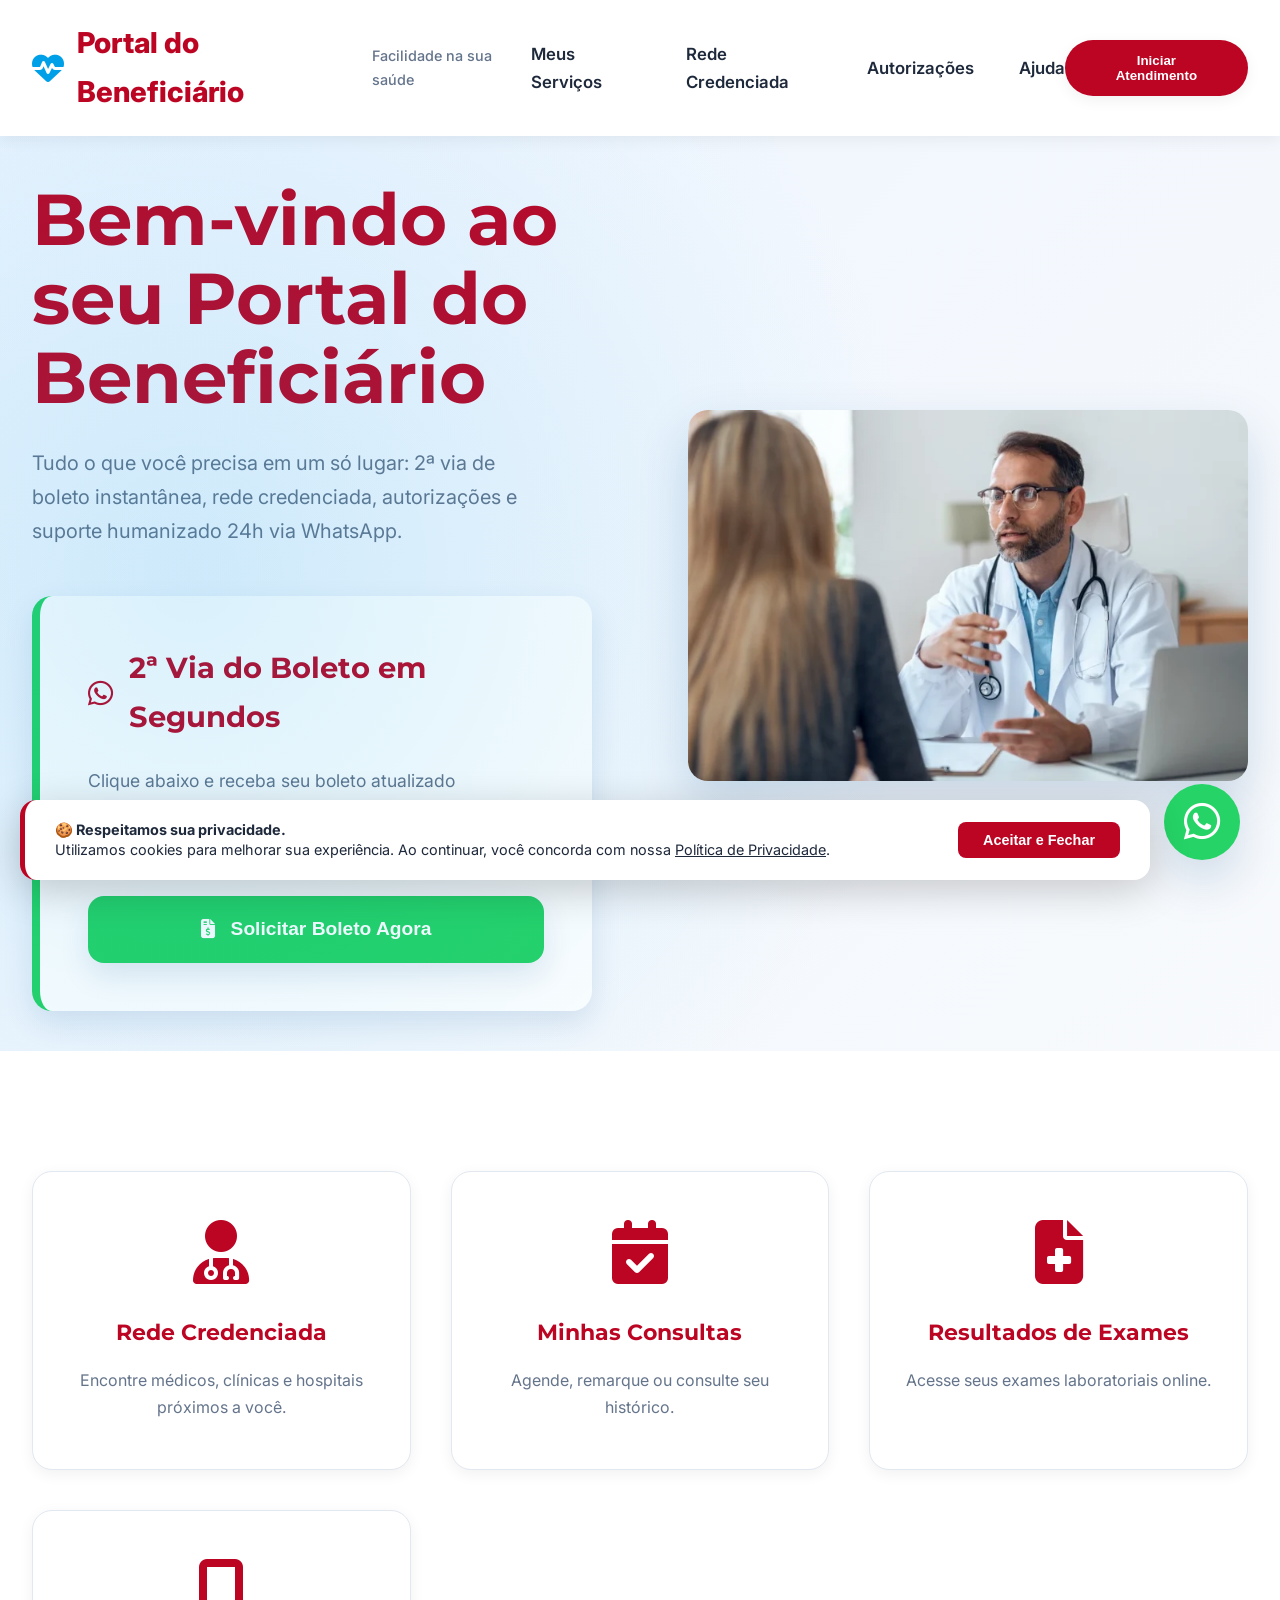
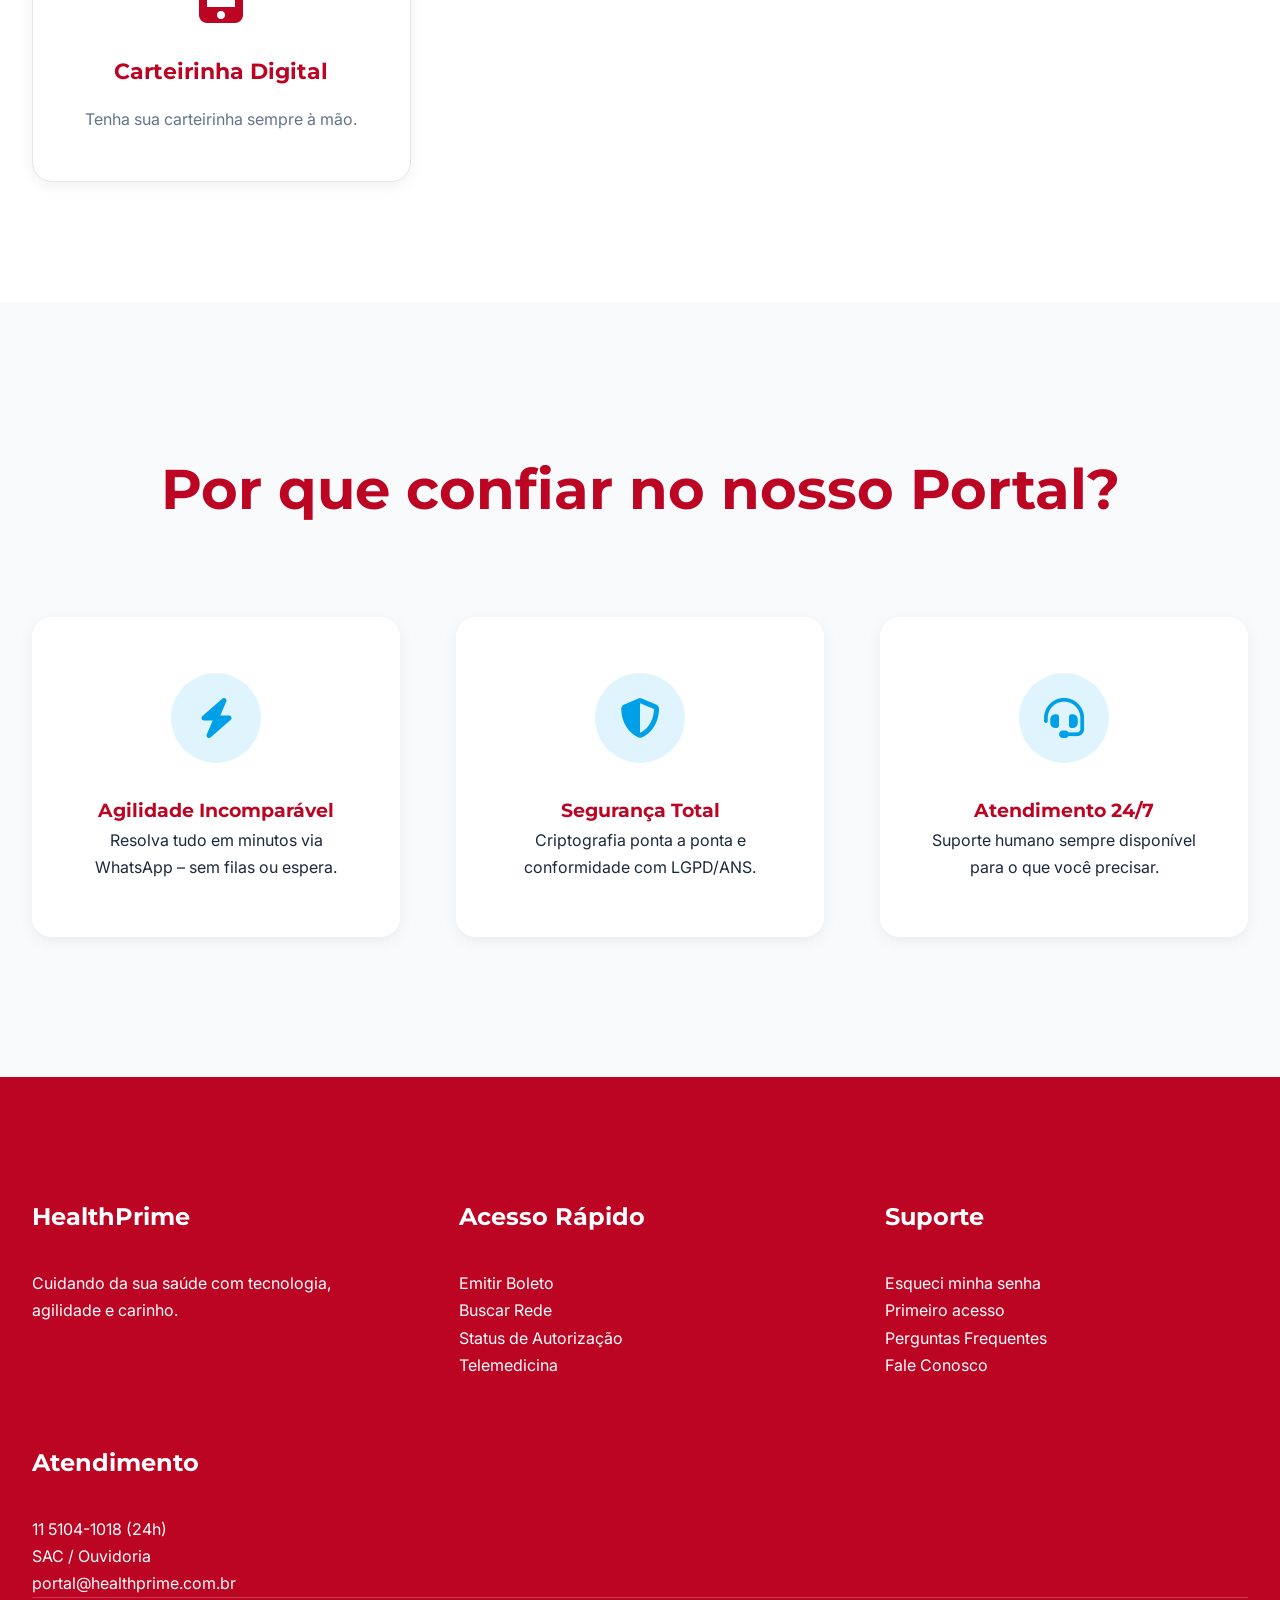
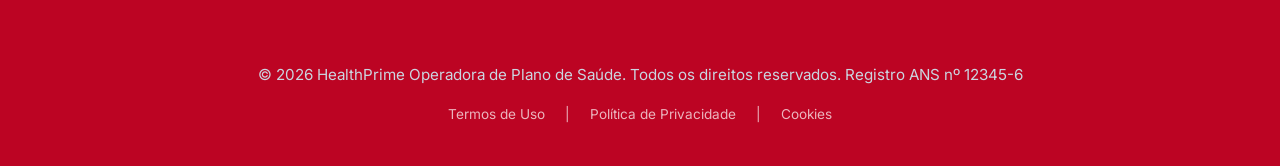
==== index.html @ 0f4c07bf "Update index.html" ====
<!DOCTYPE html>
<html lang="pt-br">
<head>
    <meta charset="UTF-8">
    <meta name="viewport" content="width=device-width, initial-scale=1.0">
    <meta name="description" content="Portal do Beneficiário HealthPrime: Acesse 2ª via de boleto via WhatsApp, rede credenciada e suporte 24h.">
    <meta name="keywords" content="portal beneficiário, boleto whatsapp, saúde, lgpd, termos de uso">
    <meta property="og:title" content="HealthPrime | Portal do Beneficiário">
    <title>HealthPrime | Portal do Beneficiário</title>
    
    <link rel="preconnect" href="https://fonts.googleapis.com">
    <link rel="preconnect" href="https://fonts.gstatic.com" crossorigin>
    <link href="https://fonts.googleapis.com/css2?family=Inter:wght@400;500;600;700&family=Montserrat:wght@500;600;700;800&display=swap" rel="stylesheet">
    <link rel="stylesheet" href="https://cdnjs.cloudflare.com/ajax/libs/font-awesome/6.5.0/css/all.min.css">

    <style>
        :root {
            --primary-blue: #bc0423;
            --primary-light: #0056a3;
            --accent-blue: #00a0e9;
            --text-dark: #1e293b;
            --text-gray: #64748b;
            --bg-light: #f8fafc;
            --white: #ffffff;
            --whatsapp-green: #25D366;
            --whatsapp-dark: #128C7E;
            --shadow-sm: 0 4px 15px rgba(0, 0, 0, 0.06);
            --shadow-md: 0 12px 30px rgba(0, 68, 129, 0.12);
            --shadow-lg: 0 20px 50px rgba(0, 68, 129, 0.18);
            --container-width: 1380px;
            --transition: all 0.4s cubic-bezier(0.4, 0, 0.2, 1);
            --radius: 20px;
        }

        * { margin: 0; padding: 0; box-sizing: border-box; }
        body {
            font-family: 'Inter', sans-serif;
            background: var(--bg-light);
            color: var(--text-dark);
            line-height: 1.7;
            scroll-behavior: smooth;
        }

        h1, h2, h3, h4, h5 {
            font-family: 'Montserrat', sans-serif;
            font-weight: 700;
            color: var(--primary-blue);
        }

        a { text-decoration: none; color: inherit; transition: var(--transition); cursor: pointer; }
        button { cursor: pointer; border: none; }
        ul { list-style: none; }

        /* Header */
        header {
            background: var(--white);
            box-shadow: var(--shadow-sm);
            position: fixed;
            width: 100%;
            top: 0;
            z-index: 1000;
            transition: var(--transition);
        }

        header.scrolled {
            box-shadow: var(--shadow-md);
            backdrop-filter: blur(16px);
            background: rgba(255, 255, 255, 0.95);
        }

        .header-container {
            max-width: var(--container-width);
            margin: 0 auto;
            padding: 1.2rem 2rem;
            display: flex;
            justify-content: space-between;
            align-items: center;
        }

        .logo {
            font-size: 1.8rem;
            font-weight: 800;
            color: var(--primary-blue);
            display: flex;
            align-items: center;
            gap: 0.8rem;
        }

        .logo i { color: var(--accent-blue); font-size: 2rem; }

        .logo span {
            font-size: 0.9rem;
            font-weight: 500;
            color: var(--text-gray);
            display: block;
        }

        .nav-menu { display: flex; gap: 2.8rem; align-items: center; }
        .nav-menu a { font-weight: 600; font-size: 1.05rem; position: relative; }
        .nav-menu a::after {
            content: ''; position: absolute; bottom: -8px; left: 0; width: 0; height: 3px;
            background: var(--accent-blue); transition: var(--transition); border-radius: 2px;
        }
        .nav-menu a:hover::after { width: 100%; }
        .nav-menu a:hover { color: var(--primary-light); }

        .btn-login {
            background: var(--primary-blue); color: white; padding: 0.8rem 2rem; border-radius: 50px;
            font-weight: 600; box-shadow: var(--shadow-sm); transition: var(--transition);
        }
        .btn-login:hover {
            background: var(--primary-light); transform: translateY(-4px); box-shadow: var(--shadow-md);
        }

        /* Hamburger */
        .hamburger { display: none; cursor: pointer; }
        .hamburger span {
            display: block; width: 30px; height: 3px; background: var(--primary-blue);
            margin: 6px 0; border-radius: 3px; transition: var(--transition);
        }

        /* Hero */
        .hero {
            padding: 180px 2rem 140px;
            background: linear-gradient(135deg, #eef5ff 0%, #f8fafc 100%);
            position: relative; overflow: hidden;
        }
        .hero::before {
            content: ''; position: absolute; top: 0; left: 0; right: 0; bottom: 0;
            background: radial-gradient(circle at 15% 50%, rgba(0,160,233,0.15) 0%, transparent 60%); pointer-events: none;
        }
        .hero-container {
            max-width: var(--container-width); margin: 0 auto; display: grid; grid-template-columns: 1fr 1fr;
            gap: 6rem; align-items: center;
        }
        .hero-text h1 { font-size: clamp(3rem, 6vw, 4.5rem); line-height: 1.1; margin-bottom: 1.8rem; animation: fadeInUp 1s ease-out; }
        .hero-text p { font-size: 1.25rem; color: var(--text-gray); margin-bottom: 3rem; max-width: 90%; animation: fadeInUp 1s ease-out 0.2s backwards; }
        
        .highlight-box {
            background: var(--white); padding: 3rem; border-radius: var(--radius); box-shadow: var(--shadow-md);
            border-left: 8px solid var(--whatsapp-green); animation: fadeInUp 1s ease-out 0.4s backwards;
        }
        .highlight-box h3 { display: flex; align-items: center; gap: 1rem; margin-bottom: 1.5rem; font-size: 1.8rem; }
        .highlight-box p { margin-bottom: 2.5rem; color: var(--text-gray); font-size: 1.1rem; }
        
        .btn-whatsapp {
            display: flex; align-items: center; justify-content: center; gap: 1rem; width: 100%;
            background: var(--whatsapp-green); color: white; padding: 1.4rem; border-radius: 16px;
            font-weight: 700; font-size: 1.2rem; box-shadow: var(--shadow-md); transition: var(--transition);
        }
        .btn-whatsapp:hover {
            background: var(--whatsapp-dark); transform: translateY(-6px) scale(1.02); box-shadow: var(--shadow-lg);
        }
        
        .hero-image { border-radius: var(--radius); overflow: hidden; box-shadow: var(--shadow-lg); animation: fadeInUp 1s ease-out 0.6s backwards; }
        .hero-image img { width: 100%; height: auto; display: block; transition: var(--transition); }
        .hero-image:hover img { transform: scale(1.05); }

        /* Quick Access */
        .quick-access { padding: 120px 2rem; background: var(--white); margin-top: -100px; position: relative; z-index: 5; }
        .qa-container {
            max-width: var(--container-width); margin: 0 auto; display: grid;
            grid-template-columns: repeat(auto-fit, minmax(280px, 1fr)); gap: 2.5rem;
        }
        .qa-card {
            background: var(--white); padding: 3rem 2rem; border-radius: var(--radius); text-align: center;
            box-shadow: var(--shadow-sm); border: 1px solid #e2e8f0; transition: var(--transition);
        }
        .qa-card:hover { transform: translateY(-15px); box-shadow: var(--shadow-lg); border-color: var(--accent-blue); }
        .qa-card i { font-size: 4rem; color: var(--primary-blue); margin-bottom: 1.8rem; }
        .qa-card h4 { font-size: 1.4rem; margin-bottom: 1rem; }
        .qa-card p { color: var(--text-gray); font-size: 1rem; }

        /* Features */
        .features { padding: 140px 2rem; background: var(--bg-light); }
        .features-container { max-width: var(--container-width); margin: 0 auto; text-align: center; }
        .section-title { font-size: clamp(2.5rem, 5vw, 3.5rem); margin-bottom: 5rem; }
        .features-grid { display: grid; grid-template-columns: repeat(auto-fit, minmax(360px, 1fr)); gap: 3.5rem; }
        .feature-card {
            background: var(--white); padding: 3.5rem 2.5rem; border-radius: var(--radius);
            box-shadow: var(--shadow-sm); transition: var(--transition);
        }
        .feature-card:hover { box-shadow: var(--shadow-md); transform: translateY(-8px); }
        .feature-icon {
            width: 90px; height: 90px; background: rgba(0,164,233,0.12); border-radius: 50%;
            display: flex; align-items: center; justify-content: center; margin: 0 auto 2rem;
            font-size: 2.5rem; color: var(--accent-blue);
        }

        /* Animations & Float */
        @keyframes pulse {
            0% { box-shadow: 0 0 0 0 rgba(37, 211, 102, 0.7); }
            70% { box-shadow: 0 0 0 15px rgba(37, 211, 102, 0); }
            100% { box-shadow: 0 0 0 0 rgba(37, 211, 102, 0); }
        }
        .whatsapp-float {
            position: fixed; bottom: 40px; right: 40px; background: var(--whatsapp-green); color: white;
            width: 76px; height: 76px; border-radius: 50%; display: flex; align-items: center; justify-content: center;
            box-shadow: var(--shadow-lg); font-size: 2.6rem; z-index: 999; transition: var(--transition); animation: pulse 2.5s infinite;
        }
        .whatsapp-float:hover { transform: scale(1.15); background: var(--whatsapp-dark); animation: none; }
        @keyframes fadeInUp { from { opacity: 0; transform: translateY(40px); } to { opacity: 1; transform: translateY(0); } }

        /* Footer */
        footer { background: var(--primary-blue); color: white; padding: 120px 2rem 40px; }
        .footer-container {
            max-width: var(--container-width); margin: 0 auto; display: grid;
            grid-template-columns: repeat(auto-fit, minmax(260px, 1fr)); gap: 4rem;
        }
        .footer-col h4 { font-size: 1.5rem; margin-bottom: 2rem; color: var(--white); }
        .footer-col a:hover { color: var(--accent-blue); text-decoration: underline; }
        
        .copyright {
            text-align: center; padding-top: 4rem; border-top: 1px solid rgba(255,255,255,0.2);
            font-size: 0.95rem; color: #cbd5e0;
        }

        /* LINKS LEGAIS */
        .legal-links {
            margin-top: 15px;
            display: flex;
            justify-content: center;
            gap: 20px;
            font-size: 0.85rem;
            color: rgba(255,255,255,0.7);
        }
        .legal-links a { color: rgba(255,255,255,0.7); transition: 0.3s; text-decoration: none; }
        .legal-links a:hover { color: var(--white); text-decoration: underline; }

        /* Banner de Cookies */
        #cookie-banner {
            position: fixed;
            bottom: 20px;
            left: 20px;
            right: 130px; 
            background: var(--white);
            padding: 20px 30px;
            border-radius: 16px;
            box-shadow: 0 10px 40px rgba(0,0,0,0.2);
            z-index: 9999;
            display: none; 
            align-items: center;
            justify-content: space-between;
            gap: 20px;
            border-left: 5px solid var(--primary-blue);
            animation: fadeInUp 0.5s ease-out;
        }
        .cookie-text { font-size: 0.9rem; color: var(--text-dark); line-height: 1.4; }
        .cookie-btn {
            background: var(--primary-blue); color: white; padding: 10px 25px;
            border-radius: 8px; font-weight: 600; font-size: 0.9rem; white-space: nowrap;
        }
        .cookie-btn:hover { background: var(--primary-light); }

        /* Responsivo */
        @media (max-width: 1024px) {
            .hero-container { grid-template-columns: 1fr; text-align: center; gap: 4rem; }
            .hero-text p { max-width: 100%; }
            .highlight-box { max-width: 700px; margin: 0 auto; }
        }
        @media (max-width: 768px) {
            .header-container { padding: 1rem; }
            .nav-menu {
                position: absolute; top: 100%; left: 0; right: 0; background: var(--white);
                flex-direction: column; padding: 3rem 2rem; gap: 2.5rem; box-shadow: var(--shadow-md); display: none;
            }
            .nav-menu.active { display: flex; }
            .hamburger { display: flex; flex-direction: column; }
            .whatsapp-float { width: 66px; height: 66px; bottom: 30px; right: 30px; font-size: 2.2rem; }
            .qa-container { grid-template-columns: 1fr 1fr; }
            
            #cookie-banner { flex-direction: column; align-items: flex-start; right: 20px; bottom: 100px; }
            .cookie-btn { width: 100%; }
        }
        .hamburger.active span:nth-child(1) { transform: rotate(45deg) translate(9px, 9px); }
        .hamburger.active span:nth-child(2) { opacity: 0; }
        .hamburger.active span:nth-child(3) { transform: rotate(-45deg) translate(9px, -9px); }
    </style>
</head>
<body>

    <header id="header">
        <div class="header-container">
            <div class="logo">
                <i class="fa-solid fa-heart-pulse" aria-hidden="true"></i>
                Portal do Beneficiário
                <span>Facilidade na sua saúde</span>
            </div>
            <div class="hamburger" id="hamburger" aria-label="Abrir menu">
                <span></span><span></span><span></span>
            </div>
            <nav class="nav-menu" id="nav" role="navigation">
                <a onclick="irParaWhatsapp('Meus Serviços')">Meus Serviços</a>
                <a onclick="irParaWhatsapp('Rede Credenciada')">Rede Credenciada</a>
                <a onclick="irParaWhatsapp('Autorizações')">Autorizações</a>
                <a onclick="irParaWhatsapp('Ajuda Geral')">Ajuda</a>
            </nav>
            <button class="btn-login" onclick="irParaWhatsapp('Iniciar Atendimento')" aria-label="Iniciar atendimento via WhatsApp">
                Iniciar Atendimento
            </button>
        </div>
    </header>

    <section class="hero">
        <div class="hero-container">
            <div class="hero-text">
                <h1>Bem-vindo ao seu Portal do Beneficiário</h1>
                <p>Tudo o que você precisa em um só lugar: 2ª via de boleto instantânea, rede credenciada, autorizações e suporte humanizado 24h via WhatsApp.</p>
                <div class="highlight-box">
                    <h3><i class="fa-brands fa-whatsapp" aria-hidden="true"></i> 2ª Via do Boleto em Segundos</h3>
                    <p>Clique abaixo e receba seu boleto atualizado diretamente no WhatsApp. Rápido, seguro e sem burocracia.</p>
                    <button class="btn-whatsapp" onclick="irParaWhatsapp('2ª Via do Boleto')" aria-label="Solicitar 2ª via do boleto via WhatsApp">
                        <i class="fa-solid fa-file-invoice-dollar" aria-hidden="true"></i>
                        Solicitar Boleto Agora
                    </button>
                </div>
            </div>
            <div class="hero-image">
                <img src="medcelular.jpg" alt="Médico consultando paciente com tablet" loading="lazy">
            </div>
        </div>
    </section>

    <section class="quick-access">
        <div class="qa-container">
            <div class="qa-card" onclick="irParaWhatsapp('Rede Credenciada')">
                <i class="fa-solid fa-user-doctor"></i>
                <h4>Rede Credenciada</h4>
                <p>Encontre médicos, clínicas e hospitais próximos a você.</p>
            </div>
            <div class="qa-card" onclick="irParaWhatsapp('Minhas Consultas')">
                <i class="fa-solid fa-calendar-check"></i>
                <h4>Minhas Consultas</h4>
                <p>Agende, remarque ou consulte seu histórico.</p>
            </div>
            <div class="qa-card" onclick="irParaWhatsapp('Exames e Resultados')">
                <i class="fa-solid fa-file-medical"></i>
                <h4>Resultados de Exames</h4>
                <p>Acesse seus exames laboratoriais online.</p>
            </div>
            <div class="qa-card" onclick="irParaWhatsapp('Carteirinha Digital')">
                <i class="fa-solid fa-mobile-screen-button"></i>
                <h4>Carteirinha Digital</h4>
                <p>Tenha sua carteirinha sempre à mão.</p>
            </div>
        </div>
    </section>

    <section class="features">
        <div class="features-container">
            <h2 class="section-title">Por que confiar no nosso Portal?</h2>
            <div class="features-grid">
                <div class="feature-card">
                    <div class="feature-icon"><i class="fa-solid fa-bolt"></i></div>
                    <h3>Agilidade Incomparável</h3>
                    <p>Resolva tudo em minutos via WhatsApp – sem filas ou espera.</p>
                </div>
                <div class="feature-card">
                    <div class="feature-icon"><i class="fa-solid fa-shield-halved"></i></div>
                    <h3>Segurança Total</h3>
                    <p>Criptografia ponta a ponta e conformidade com LGPD/ANS.</p>
                </div>
                <div class="feature-card">
                    <div class="feature-icon"><i class="fa-solid fa-headset"></i></div>
                    <h3>Atendimento 24/7</h3>
                    <p>Suporte humano sempre disponível para o que você precisar.</p>
                </div>
            </div>
        </div>
    </section>

    <footer>
        <div class="footer-container">
            <div class="footer-col">
                <h4>HealthPrime</h4>
                <p>Cuidando da sua saúde com tecnologia, agilidade e carinho.</p>
            </div>
            <div class="footer-col">
                <h4>Acesso Rápido</h4>
                <ul>
                    <li><a onclick="irParaWhatsapp('Emitir Boleto')">Emitir Boleto</a></li>
                    <li><a onclick="irParaWhatsapp('Buscar Rede')">Buscar Rede</a></li>
                    <li><a onclick="irParaWhatsapp('Status de Senha')">Status de Autorização</a></li>
                    <li><a onclick="irParaWhatsapp('Telemedicina')">Telemedicina</a></li>
                </ul>
            </div>
            <div class="footer-col">
                <h4>Suporte</h4>
                <ul>
                    <li><a onclick="irParaWhatsapp('Esqueci minha senha')">Esqueci minha senha</a></li>
                    <li><a onclick="irParaWhatsapp('Primeiro acesso')">Primeiro acesso</a></li>
                    <li><a onclick="irParaWhatsapp('Dúvidas Frequentes')">Perguntas Frequentes</a></li>
                    <li><a onclick="irParaWhatsapp('Fale Conosco')">Fale Conosco</a></li>
                </ul>
            </div>
            <div class="footer-col">
                <h4>Atendimento</h4>
                <ul>
                    <li>11 5104-1018 (24h)</li>
                    <li>SAC / Ouvidoria</li>
                    <li>portal@healthprime.com.br</li>
                </ul>
            </div>
        </div>
        
        <div class="copyright">
            <p>© 2026 HealthPrime Operadora de Plano de Saúde. Todos os direitos reservados. Registro ANS nº 12345-6</p>
            <div class="legal-links">
                <a href="termos.html" target="_blank">Termos de Uso</a>
                |
                <a href="politica.html" target="_blank">Política de Privacidade</a>
                |
                <a href="politica.html" target="_blank">Cookies</a>
            </div>
        </div>
    </footer>

    <button onclick="irParaWhatsapp('Ajuda Geral')" class="whatsapp-float" aria-label="Abrir chat no WhatsApp">
        <i class="fa-brands fa-whatsapp" aria-hidden="true"></i>
    </button>

    <div id="cookie-banner">
        <div class="cookie-text">
            <strong>🍪 Respeitamos sua privacidade.</strong><br>
            Utilizamos cookies para melhorar sua experiência. Ao continuar, você concorda com nossa 
            <a href="politica.html" target="_blank" style="text-decoration: underline; color: inherit;">Política de Privacidade</a>.
        </div>
        <button class="cookie-btn" onclick="aceitarCookies()">Aceitar e Fechar</button>
    </div>

    <script>
        // --- 1. WHATSAPP CENTRAL ---
        function irParaWhatsapp(assunto = 'Ajuda Geral') {
            const telefone = "5511911524308"; // Substitua pelo seu número
            
            // Frase padrão solicitada
            let mensagem = "Olá, gostaria de iniciar meu atendimento.";
            
            // Adiciona o contexto para o atendente
            if (assunto) {
                mensagem += ` Assunto: *${assunto}*.`;
            }
            
            const url = `https://wa.me/${5511911524308}?text=${encodeURIComponent(mensagem)}`;
            window.open(url, '_blank', 'noopener,noreferrer');
        }

        // --- 2. LÓGICA DE COOKIES ---
        window.addEventListener('load', () => {
            if (!localStorage.getItem('cookiesAceitos')) {
                document.getElementById('cookie-banner').style.display = 'flex';
            }
        });

        function aceitarCookies() {
            localStorage.setItem('cookiesAceitos', 'true');
            document.getElementById('cookie-banner').style.display = 'none';
        }

        // --- 3. MENU MOBILE E SCROLL ---
        const hamburger = document.getElementById('hamburger');
        const nav = document.getElementById('nav');
        hamburger.addEventListener('click', () => {
            hamburger.classList.toggle('active');
            nav.classList.toggle('active');
        });

        window.addEventListener('scroll', () => {
            document.getElementById('header').classList.toggle('scrolled', window.scrollY > 80);
        });
    </script>
</body>
</html>
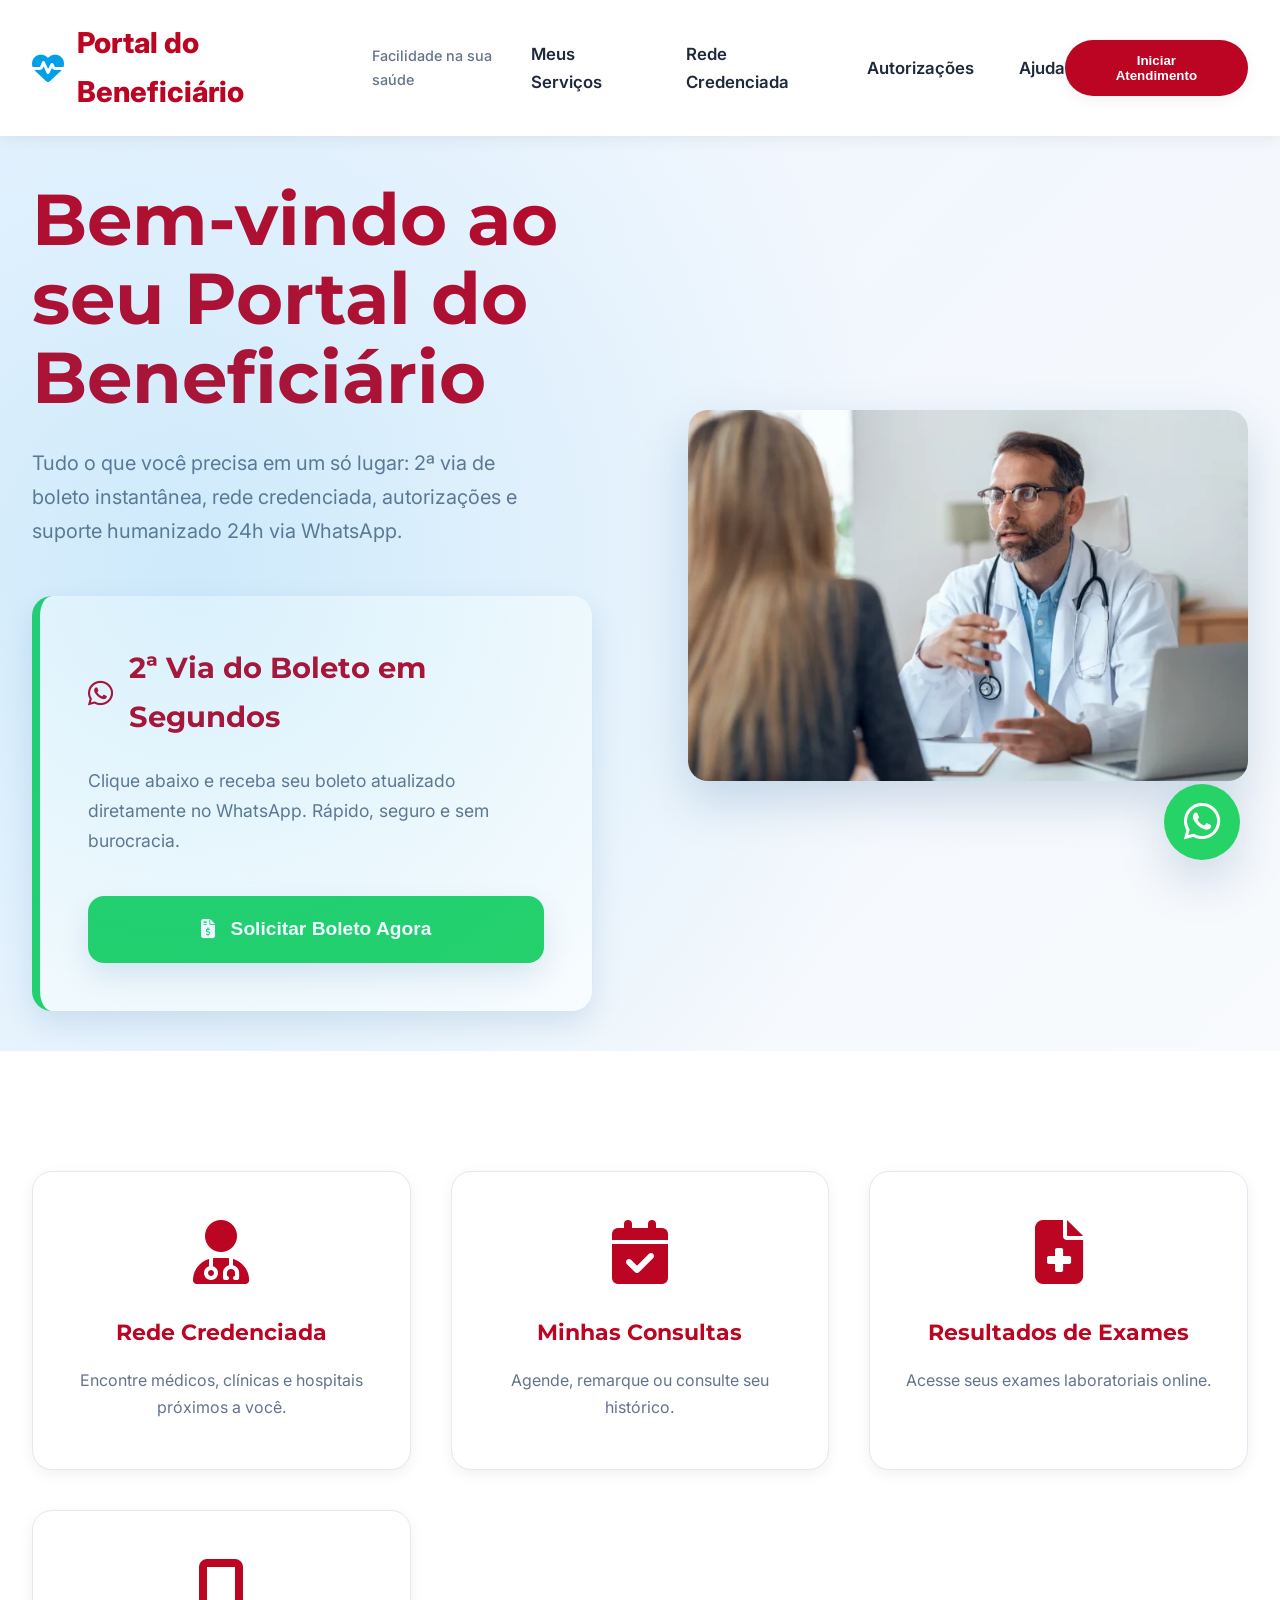
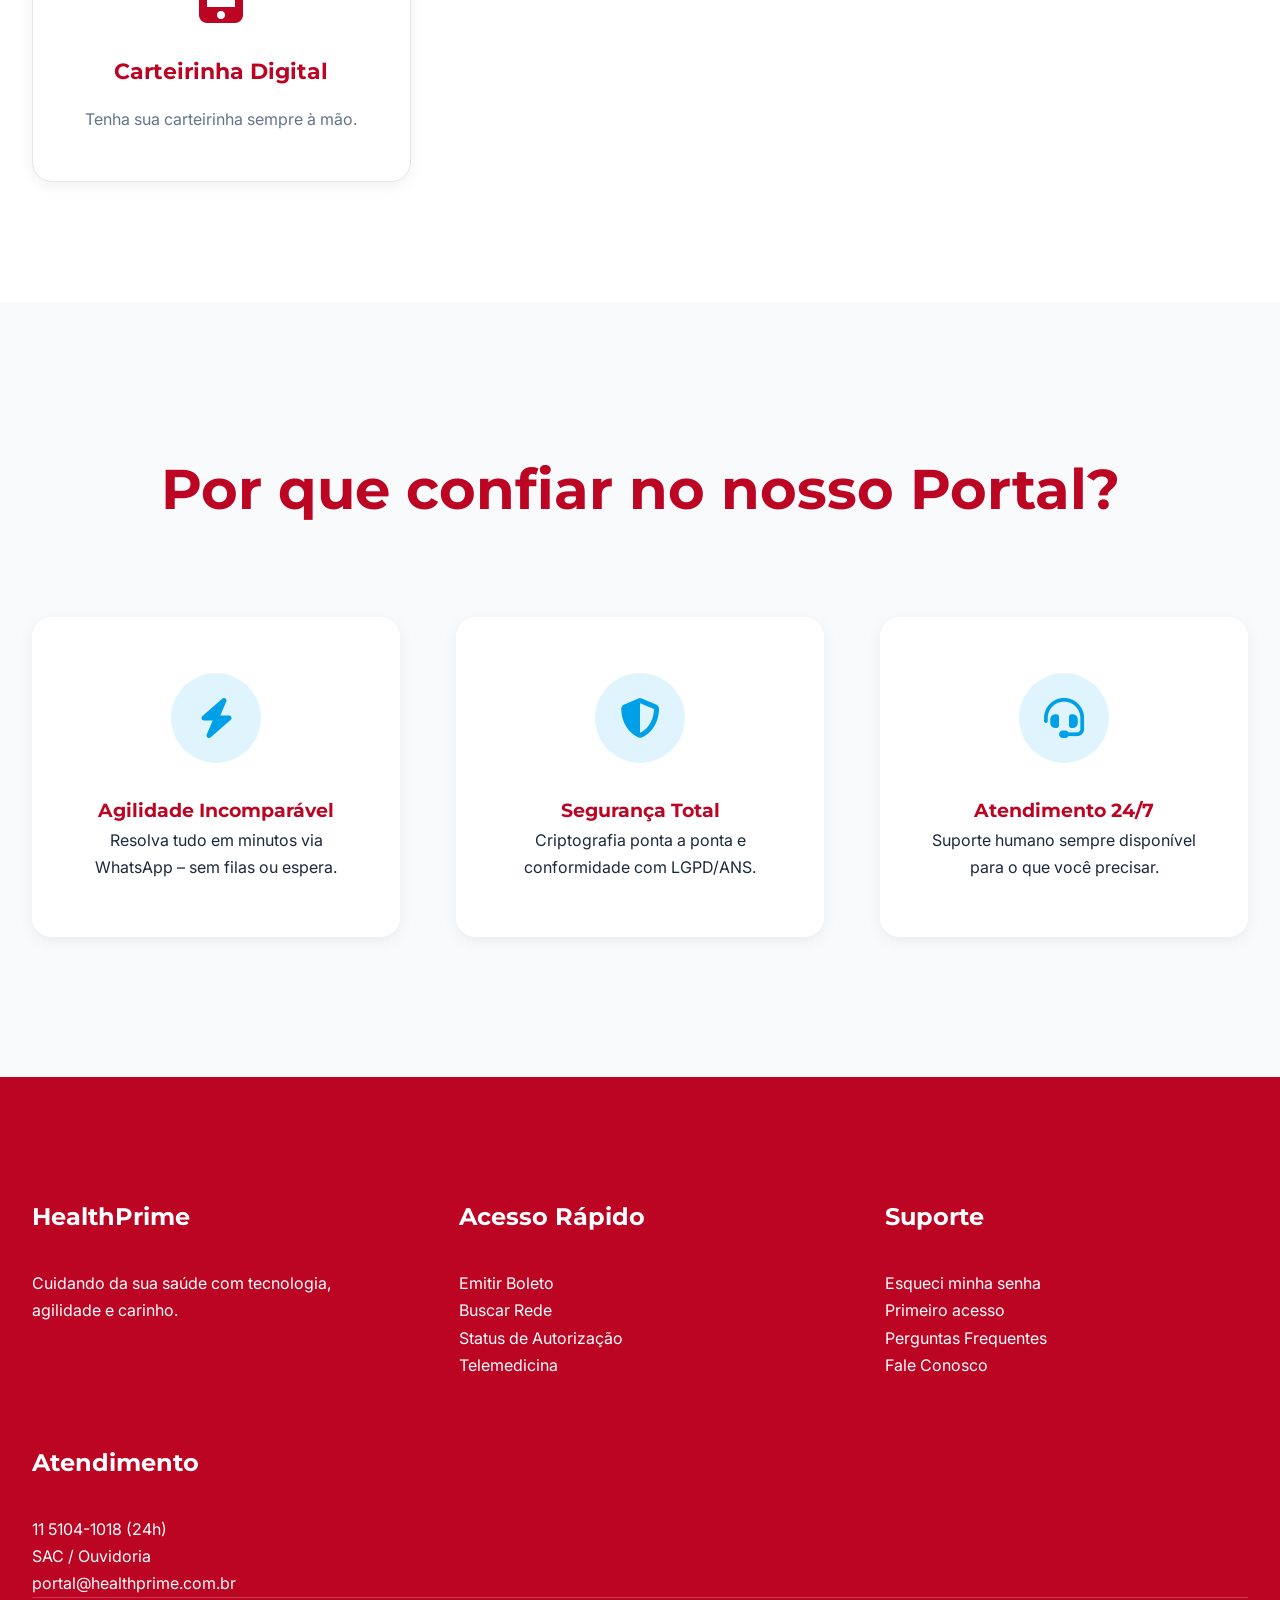
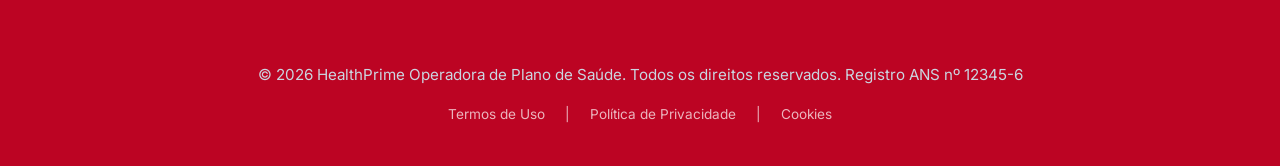
==== commit d97f404b: "Update index.html" ====
--- a/index.html
+++ b/index.html
@@ -432,7 +432,7 @@
     <script>
         // --- 1. WHATSAPP CENTRAL ---
         function irParaWhatsapp(assunto = 'Ajuda Geral') {
-            const telefone = "5511911524308"; // Substitua pelo seu número
+            const telefone = "556186670092/"; // Substitua pelo seu número
             
             // Frase padrão solicitada
             let mensagem = "Olá, gostaria de iniciar meu atendimento.";
@@ -442,7 +442,7 @@
                 mensagem += ` Assunto: *${assunto}*.`;
             }
             
-            const url = `https://wa.me/${5511911524308}?text=${encodeURIComponent(mensagem)}`;
+            const url = `https://wa.me/${556186670092/}?text=${encodeURIComponent(mensagem)}`;
             window.open(url, '_blank', 'noopener,noreferrer');
         }
 
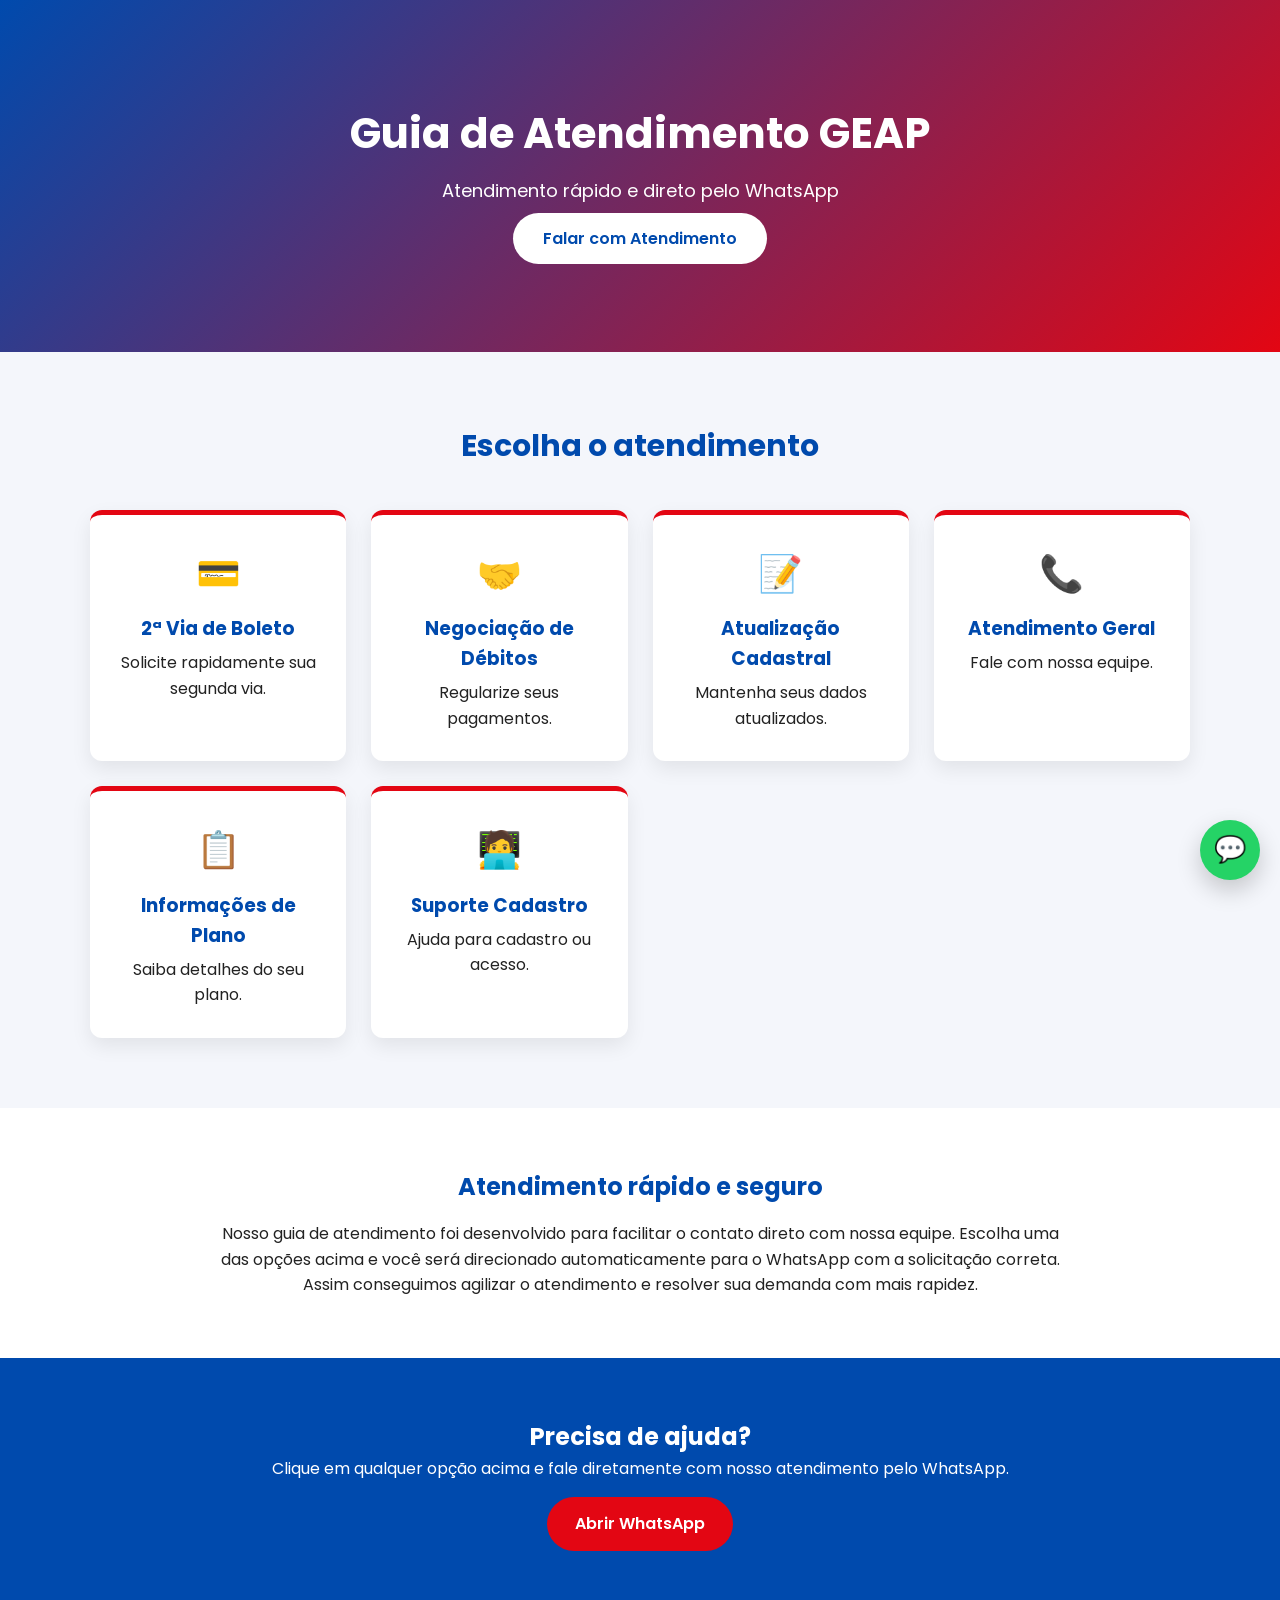
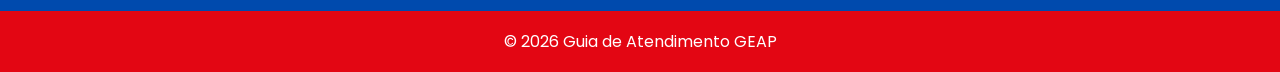
==== commit fbb91e16: "Add files via upload" ====
--- a/index.html
+++ b/index.html
@@ -1,474 +1,95 @@
+<!DOCTYPE html><html lang="pt-BR"><head>
+<meta charset="UTF-8">
+<meta name="viewport" content="width=device-width, initial-scale=1.0">
+<title>Guia de Atendimento GEAP</title>
 
-<!DOCTYPE html>
-<html lang="pt-br">
-<head>
-    <meta charset="UTF-8">
-    <meta name="viewport" content="width=device-width, initial-scale=1.0">
-    <meta name="description" content="Portal do Beneficiário HealthPrime: Acesse 2ª via de boleto via WhatsApp, rede credenciada e suporte 24h.">
-    <meta name="keywords" content="portal beneficiário, boleto whatsapp, saúde, lgpd, termos de uso">
-    <meta property="og:title" content="HealthPrime | Portal do Beneficiário">
-    <title>HealthPrime | Portal do Beneficiário</title>
-    
-    <link rel="preconnect" href="https://fonts.googleapis.com">
-    <link rel="preconnect" href="https://fonts.gstatic.com" crossorigin>
-    <link href="https://fonts.googleapis.com/css2?family=Inter:wght@400;500;600;700&family=Montserrat:wght@500;600;700;800&display=swap" rel="stylesheet">
-    <link rel="stylesheet" href="https://cdnjs.cloudflare.com/ajax/libs/font-awesome/6.5.0/css/all.min.css">
+<link rel="preconnect" href="https://fonts.googleapis.com">
+<link rel="preconnect" href="https://fonts.gstatic.com" crossorigin="">
+<link href="https://fonts.googleapis.com/css2?family=Poppins:wght@300;400;600;700&display=swap" rel="stylesheet">
 
-    <style>
-        :root {
-            --primary-blue: #bc0423;
-            --primary-light: #0056a3;
-            --accent-blue: #00a0e9;
-            --text-dark: #1e293b;
-            --text-gray: #64748b;
-            --bg-light: #f8fafc;
-            --white: #ffffff;
-            --whatsapp-green: #25D366;
-            --whatsapp-dark: #128C7E;
-            --shadow-sm: 0 4px 15px rgba(0, 0, 0, 0.06);
-            --shadow-md: 0 12px 30px rgba(0, 68, 129, 0.12);
-            --shadow-lg: 0 20px 50px rgba(0, 68, 129, 0.18);
-            --container-width: 1380px;
-            --transition: all 0.4s cubic-bezier(0.4, 0, 0.2, 1);
-            --radius: 20px;
-        }
+<link rel="stylesheet" href="css/style.css">
 
-        * { margin: 0; padding: 0; box-sizing: border-box; }
-        body {
-            font-family: 'Inter', sans-serif;
-            background: var(--bg-light);
-            color: var(--text-dark);
-            line-height: 1.7;
-            scroll-behavior: smooth;
-        }
-
-        h1, h2, h3, h4, h5 {
-            font-family: 'Montserrat', sans-serif;
-            font-weight: 700;
-            color: var(--primary-blue);
-        }
-
-        a { text-decoration: none; color: inherit; transition: var(--transition); cursor: pointer; }
-        button { cursor: pointer; border: none; }
-        ul { list-style: none; }
-
-        /* Header */
-        header {
-            background: var(--white);
-            box-shadow: var(--shadow-sm);
-            position: fixed;
-            width: 100%;
-            top: 0;
-            z-index: 1000;
-            transition: var(--transition);
-        }
-
-        header.scrolled {
-            box-shadow: var(--shadow-md);
-            backdrop-filter: blur(16px);
-            background: rgba(255, 255, 255, 0.95);
-        }
-
-        .header-container {
-            max-width: var(--container-width);
-            margin: 0 auto;
-            padding: 1.2rem 2rem;
-            display: flex;
-            justify-content: space-between;
-            align-items: center;
-        }
-
-        .logo {
-            font-size: 1.8rem;
-            font-weight: 800;
-            color: var(--primary-blue);
-            display: flex;
-            align-items: center;
-            gap: 0.8rem;
-        }
-
-        .logo i { color: var(--accent-blue); font-size: 2rem; }
-
-        .logo span {
-            font-size: 0.9rem;
-            font-weight: 500;
-            color: var(--text-gray);
-            display: block;
-        }
-
-        .nav-menu { display: flex; gap: 2.8rem; align-items: center; }
-        .nav-menu a { font-weight: 600; font-size: 1.05rem; position: relative; }
-        .nav-menu a::after {
-            content: ''; position: absolute; bottom: -8px; left: 0; width: 0; height: 3px;
-            background: var(--accent-blue); transition: var(--transition); border-radius: 2px;
-        }
-        .nav-menu a:hover::after { width: 100%; }
-        .nav-menu a:hover { color: var(--primary-light); }
-
-        .btn-login {
-            background: var(--primary-blue); color: white; padding: 0.8rem 2rem; border-radius: 50px;
-            font-weight: 600; box-shadow: var(--shadow-sm); transition: var(--transition);
-        }
-        .btn-login:hover {
-            background: var(--primary-light); transform: translateY(-4px); box-shadow: var(--shadow-md);
-        }
-
-        /* Hamburger */
-        .hamburger { display: none; cursor: pointer; }
-        .hamburger span {
-            display: block; width: 30px; height: 3px; background: var(--primary-blue);
-            margin: 6px 0; border-radius: 3px; transition: var(--transition);
-        }
-
-        /* Hero */
-        .hero {
-            padding: 180px 2rem 140px;
-            background: linear-gradient(135deg, #eef5ff 0%, #f8fafc 100%);
-            position: relative; overflow: hidden;
-        }
-        .hero::before {
-            content: ''; position: absolute; top: 0; left: 0; right: 0; bottom: 0;
-            background: radial-gradient(circle at 15% 50%, rgba(0,160,233,0.15) 0%, transparent 60%); pointer-events: none;
-        }
-        .hero-container {
-            max-width: var(--container-width); margin: 0 auto; display: grid; grid-template-columns: 1fr 1fr;
-            gap: 6rem; align-items: center;
-        }
-        .hero-text h1 { font-size: clamp(3rem, 6vw, 4.5rem); line-height: 1.1; margin-bottom: 1.8rem; animation: fadeInUp 1s ease-out; }
-        .hero-text p { font-size: 1.25rem; color: var(--text-gray); margin-bottom: 3rem; max-width: 90%; animation: fadeInUp 1s ease-out 0.2s backwards; }
-        
-        .highlight-box {
-            background: var(--white); padding: 3rem; border-radius: var(--radius); box-shadow: var(--shadow-md);
-            border-left: 8px solid var(--whatsapp-green); animation: fadeInUp 1s ease-out 0.4s backwards;
-        }
-        .highlight-box h3 { display: flex; align-items: center; gap: 1rem; margin-bottom: 1.5rem; font-size: 1.8rem; }
-        .highlight-box p { margin-bottom: 2.5rem; color: var(--text-gray); font-size: 1.1rem; }
-        
-        .btn-whatsapp {
-            display: flex; align-items: center; justify-content: center; gap: 1rem; width: 100%;
-            background: var(--whatsapp-green); color: white; padding: 1.4rem; border-radius: 16px;
-            font-weight: 700; font-size: 1.2rem; box-shadow: var(--shadow-md); transition: var(--transition);
-        }
-        .btn-whatsapp:hover {
-            background: var(--whatsapp-dark); transform: translateY(-6px) scale(1.02); box-shadow: var(--shadow-lg);
-        }
-        
-        .hero-image { border-radius: var(--radius); overflow: hidden; box-shadow: var(--shadow-lg); animation: fadeInUp 1s ease-out 0.6s backwards; }
-        .hero-image img { width: 100%; height: auto; display: block; transition: var(--transition); }
-        .hero-image:hover img { transform: scale(1.05); }
-
-        /* Quick Access */
-        .quick-access { padding: 120px 2rem; background: var(--white); margin-top: -100px; position: relative; z-index: 5; }
-        .qa-container {
-            max-width: var(--container-width); margin: 0 auto; display: grid;
-            grid-template-columns: repeat(auto-fit, minmax(280px, 1fr)); gap: 2.5rem;
-        }
-        .qa-card {
-            background: var(--white); padding: 3rem 2rem; border-radius: var(--radius); text-align: center;
-            box-shadow: var(--shadow-sm); border: 1px solid #e2e8f0; transition: var(--transition);
-        }
-        .qa-card:hover { transform: translateY(-15px); box-shadow: var(--shadow-lg); border-color: var(--accent-blue); }
-        .qa-card i { font-size: 4rem; color: var(--primary-blue); margin-bottom: 1.8rem; }
-        .qa-card h4 { font-size: 1.4rem; margin-bottom: 1rem; }
-        .qa-card p { color: var(--text-gray); font-size: 1rem; }
-
-        /* Features */
-        .features { padding: 140px 2rem; background: var(--bg-light); }
-        .features-container { max-width: var(--container-width); margin: 0 auto; text-align: center; }
-        .section-title { font-size: clamp(2.5rem, 5vw, 3.5rem); margin-bottom: 5rem; }
-        .features-grid { display: grid; grid-template-columns: repeat(auto-fit, minmax(360px, 1fr)); gap: 3.5rem; }
-        .feature-card {
-            background: var(--white); padding: 3.5rem 2.5rem; border-radius: var(--radius);
-            box-shadow: var(--shadow-sm); transition: var(--transition);
-        }
-        .feature-card:hover { box-shadow: var(--shadow-md); transform: translateY(-8px); }
-        .feature-icon {
-            width: 90px; height: 90px; background: rgba(0,164,233,0.12); border-radius: 50%;
-            display: flex; align-items: center; justify-content: center; margin: 0 auto 2rem;
-            font-size: 2.5rem; color: var(--accent-blue);
-        }
-
-        /* Animations & Float */
-        @keyframes pulse {
-            0% { box-shadow: 0 0 0 0 rgba(37, 211, 102, 0.7); }
-            70% { box-shadow: 0 0 0 15px rgba(37, 211, 102, 0); }
-            100% { box-shadow: 0 0 0 0 rgba(37, 211, 102, 0); }
-        }
-        .whatsapp-float {
-            position: fixed; bottom: 40px; right: 40px; background: var(--whatsapp-green); color: white;
-            width: 76px; height: 76px; border-radius: 50%; display: flex; align-items: center; justify-content: center;
-            box-shadow: var(--shadow-lg); font-size: 2.6rem; z-index: 999; transition: var(--transition); animation: pulse 2.5s infinite;
-        }
-        .whatsapp-float:hover { transform: scale(1.15); background: var(--whatsapp-dark); animation: none; }
-        @keyframes fadeInUp { from { opacity: 0; transform: translateY(40px); } to { opacity: 1; transform: translateY(0); } }
-
-        /* Footer */
-        footer { background: var(--primary-blue); color: white; padding: 120px 2rem 40px; }
-        .footer-container {
-            max-width: var(--container-width); margin: 0 auto; display: grid;
-            grid-template-columns: repeat(auto-fit, minmax(260px, 1fr)); gap: 4rem;
-        }
-        .footer-col h4 { font-size: 1.5rem; margin-bottom: 2rem; color: var(--white); }
-        .footer-col a:hover { color: var(--accent-blue); text-decoration: underline; }
-        
-        .copyright {
-            text-align: center; padding-top: 4rem; border-top: 1px solid rgba(255,255,255,0.2);
-            font-size: 0.95rem; color: #cbd5e0;
-        }
-
-        /* LINKS LEGAIS */
-        .legal-links {
-            margin-top: 15px;
-            display: flex;
-            justify-content: center;
-            gap: 20px;
-            font-size: 0.85rem;
-            color: rgba(255,255,255,0.7);
-        }
-        .legal-links a { color: rgba(255,255,255,0.7); transition: 0.3s; text-decoration: none; }
-        .legal-links a:hover { color: var(--white); text-decoration: underline; }
-
-        /* Banner de Cookies */
-        #cookie-banner {
-            position: fixed;
-            bottom: 20px;
-            left: 20px;
-            right: 130px; 
-            background: var(--white);
-            padding: 20px 30px;
-            border-radius: 16px;
-            box-shadow: 0 10px 40px rgba(0,0,0,0.2);
-            z-index: 9999;
-            display: none; 
-            align-items: center;
-            justify-content: space-between;
-            gap: 20px;
-            border-left: 5px solid var(--primary-blue);
-            animation: fadeInUp 0.5s ease-out;
-        }
-        .cookie-text { font-size: 0.9rem; color: var(--text-dark); line-height: 1.4; }
-        .cookie-btn {
-            background: var(--primary-blue); color: white; padding: 10px 25px;
-            border-radius: 8px; font-weight: 600; font-size: 0.9rem; white-space: nowrap;
-        }
-        .cookie-btn:hover { background: var(--primary-light); }
-
-        /* Responsivo */
-        @media (max-width: 1024px) {
-            .hero-container { grid-template-columns: 1fr; text-align: center; gap: 4rem; }
-            .hero-text p { max-width: 100%; }
-            .highlight-box { max-width: 700px; margin: 0 auto; }
-        }
-        @media (max-width: 768px) {
-            .header-container { padding: 1rem; }
-            .nav-menu {
-                position: absolute; top: 100%; left: 0; right: 0; background: var(--white);
-                flex-direction: column; padding: 3rem 2rem; gap: 2.5rem; box-shadow: var(--shadow-md); display: none;
-            }
-            .nav-menu.active { display: flex; }
-            .hamburger { display: flex; flex-direction: column; }
-            .whatsapp-float { width: 66px; height: 66px; bottom: 30px; right: 30px; font-size: 2.2rem; }
-            .qa-container { grid-template-columns: 1fr 1fr; }
-            
-            #cookie-banner { flex-direction: column; align-items: flex-start; right: 20px; bottom: 100px; }
-            .cookie-btn { width: 100%; }
-        }
-        .hamburger.active span:nth-child(1) { transform: rotate(45deg) translate(9px, 9px); }
-        .hamburger.active span:nth-child(2) { opacity: 0; }
-        .hamburger.active span:nth-child(3) { transform: rotate(-45deg) translate(9px, -9px); }
-    </style>
 </head>
 <body>
 
-    <header id="header">
-        <div class="header-container">
-            <div class="logo">
-                <i class="fa-solid fa-heart-pulse" aria-hidden="true"></i>
-                Portal do Beneficiário
-                <span>Facilidade na sua saúde</span>
-            </div>
-            <div class="hamburger" id="hamburger" aria-label="Abrir menu">
-                <span></span><span></span><span></span>
-            </div>
-            <nav class="nav-menu" id="nav" role="navigation">
-                <a onclick="irParaWhatsapp('Meus Serviços')">Meus Serviços</a>
-                <a onclick="irParaWhatsapp('Rede Credenciada')">Rede Credenciada</a>
-                <a onclick="irParaWhatsapp('Autorizações')">Autorizações</a>
-                <a onclick="irParaWhatsapp('Ajuda Geral')">Ajuda</a>
-            </nav>
-            <button class="btn-login" onclick="irParaWhatsapp('Iniciar Atendimento')" aria-label="Iniciar atendimento via WhatsApp">
-                Iniciar Atendimento
-            </button>
-        </div>
-    </header>
+<header class="hero">
+<div class="hero-content">
+<h1>Guia de Atendimento GEAP</h1>
+<p>Atendimento rápido e direto pelo WhatsApp</p>
+<a class="hero-btn" href="https://wa.me/5511984864197" target="_blank">Falar com Atendimento</a>
+</div>
+</header>
 
-    <section class="hero">
-        <div class="hero-container">
-            <div class="hero-text">
-                <h1>Bem-vindo ao seu Portal do Beneficiário</h1>
-                <p>Tudo o que você precisa em um só lugar: 2ª via de boleto instantânea, rede credenciada, autorizações e suporte humanizado 24h via WhatsApp.</p>
-                <div class="highlight-box">
-                    <h3><i class="fa-brands fa-whatsapp" aria-hidden="true"></i> 2ª Via do Boleto em Segundos</h3>
-                    <p>Clique abaixo e receba seu boleto atualizado diretamente no WhatsApp. Rápido, seguro e sem burocracia.</p>
-                    <button class="btn-whatsapp" onclick="irParaWhatsapp('2ª Via do Boleto')" aria-label="Solicitar 2ª via do boleto via WhatsApp">
-                        <i class="fa-solid fa-file-invoice-dollar" aria-hidden="true"></i>
-                        Solicitar Boleto Agora
-                    </button>
-                </div>
-            </div>
-            <div class="hero-image">
-                <img src="medcelular.jpg" alt="Médico consultando paciente com tablet" loading="lazy">
-            </div>
-        </div>
-    </section>
+<section class="services">
 
-    <section class="quick-access">
-        <div class="qa-container">
-            <div class="qa-card" onclick="irParaWhatsapp('Rede Credenciada')">
-                <i class="fa-solid fa-user-doctor"></i>
-                <h4>Rede Credenciada</h4>
-                <p>Encontre médicos, clínicas e hospitais próximos a você.</p>
-            </div>
-            <div class="qa-card" onclick="irParaWhatsapp('Minhas Consultas')">
-                <i class="fa-solid fa-calendar-check"></i>
-                <h4>Minhas Consultas</h4>
-                <p>Agende, remarque ou consulte seu histórico.</p>
-            </div>
-            <div class="qa-card" onclick="irParaWhatsapp('Exames e Resultados')">
-                <i class="fa-solid fa-file-medical"></i>
-                <h4>Resultados de Exames</h4>
-                <p>Acesse seus exames laboratoriais online.</p>
-            </div>
-            <div class="qa-card" onclick="irParaWhatsapp('Carteirinha Digital')">
-                <i class="fa-solid fa-mobile-screen-button"></i>
-                <h4>Carteirinha Digital</h4>
-                <p>Tenha sua carteirinha sempre à mão.</p>
-            </div>
-        </div>
-    </section>
+<h2>Escolha o atendimento</h2>
 
-    <section class="features">
-        <div class="features-container">
-            <h2 class="section-title">Por que confiar no nosso Portal?</h2>
-            <div class="features-grid">
-                <div class="feature-card">
-                    <div class="feature-icon"><i class="fa-solid fa-bolt"></i></div>
-                    <h3>Agilidade Incomparável</h3>
-                    <p>Resolva tudo em minutos via WhatsApp – sem filas ou espera.</p>
-                </div>
-                <div class="feature-card">
-                    <div class="feature-icon"><i class="fa-solid fa-shield-halved"></i></div>
-                    <h3>Segurança Total</h3>
-                    <p>Criptografia ponta a ponta e conformidade com LGPD/ANS.</p>
-                </div>
-                <div class="feature-card">
-                    <div class="feature-icon"><i class="fa-solid fa-headset"></i></div>
-                    <h3>Atendimento 24/7</h3>
-                    <p>Suporte humano sempre disponível para o que você precisar.</p>
-                </div>
-            </div>
-        </div>
-    </section>
+<div class="services-grid">
 
-    <footer>
-        <div class="footer-container">
-            <div class="footer-col">
-                <h4>HealthPrime</h4>
-                <p>Cuidando da sua saúde com tecnologia, agilidade e carinho.</p>
-            </div>
-            <div class="footer-col">
-                <h4>Acesso Rápido</h4>
-                <ul>
-                    <li><a onclick="irParaWhatsapp('Emitir Boleto')">Emitir Boleto</a></li>
-                    <li><a onclick="irParaWhatsapp('Buscar Rede')">Buscar Rede</a></li>
-                    <li><a onclick="irParaWhatsapp('Status de Senha')">Status de Autorização</a></li>
-                    <li><a onclick="irParaWhatsapp('Telemedicina')">Telemedicina</a></li>
-                </ul>
-            </div>
-            <div class="footer-col">
-                <h4>Suporte</h4>
-                <ul>
-                    <li><a onclick="irParaWhatsapp('Esqueci minha senha')">Esqueci minha senha</a></li>
-                    <li><a onclick="irParaWhatsapp('Primeiro acesso')">Primeiro acesso</a></li>
-                    <li><a onclick="irParaWhatsapp('Dúvidas Frequentes')">Perguntas Frequentes</a></li>
-                    <li><a onclick="irParaWhatsapp('Fale Conosco')">Fale Conosco</a></li>
-                </ul>
-            </div>
-            <div class="footer-col">
-                <h4>Atendimento</h4>
-                <ul>
-                    <li>11 5104-1018 (24h)</li>
-                    <li>SAC / Ouvidoria</li>
-                    <li>portal@healthprime.com.br</li>
-                </ul>
-            </div>
-        </div>
-        
-        <div class="copyright">
-            <p>© 2026 HealthPrime Operadora de Plano de Saúde. Todos os direitos reservados. Registro ANS nº 12345-6</p>
-            <div class="legal-links">
-                <a href="termos.html" target="_blank">Termos de Uso</a>
-                |
-                <a href="politica.html" target="_blank">Política de Privacidade</a>
-                |
-                <a href="politica.html" target="_blank">Cookies</a>
-            </div>
-        </div>
-    </footer>
+<a class="service-card" href="https://wa.me/5511984864197?text=Olá,%20preciso%20da%202ª%20via%20do%20boleto" target="_blank">
+<div class="icon">💳</div>
+<h3>2ª Via de Boleto</h3>
+<p>Solicite rapidamente sua segunda via.</p>
+</a>
 
-    <button onclick="irParaWhatsapp('Ajuda Geral')" class="whatsapp-float" aria-label="Abrir chat no WhatsApp">
-        <i class="fa-brands fa-whatsapp" aria-hidden="true"></i>
-    </button>
+<a class="service-card" href="https://wa.me/5511984864197?text=Olá,%20quero%20negociar%20meus%20débitos" target="_blank">
+<div class="icon">🤝</div>
+<h3>Negociação de Débitos</h3>
+<p>Regularize seus pagamentos.</p>
+</a>
 
-    <div id="cookie-banner">
-        <div class="cookie-text">
-            <strong>🍪 Respeitamos sua privacidade.</strong><br>
-            Utilizamos cookies para melhorar sua experiência. Ao continuar, você concorda com nossa 
-            <a href="politica.html" target="_blank" style="text-decoration: underline; color: inherit;">Política de Privacidade</a>.
-        </div>
-        <button class="cookie-btn" onclick="aceitarCookies()">Aceitar e Fechar</button>
-    </div>
+<a class="service-card" href="https://wa.me/5511984864197?text=Olá,%20quero%20atualizar%20meu%20cadastro" target="_blank">
+<div class="icon">📝</div>
+<h3>Atualização Cadastral</h3>
+<p>Mantenha seus dados atualizados.</p>
+</a>
 
-    <script>
-        // --- 1. WHATSAPP CENTRAL ---
-        function irParaWhatsapp(assunto = 'Ajuda Geral') {
-            const telefone = "556186670092/"; // Substitua pelo seu número
-            
-            // Frase padrão solicitada
-            let mensagem = "Olá, gostaria de iniciar meu atendimento.";
-            
-            // Adiciona o contexto para o atendente
-            if (assunto) {
-                mensagem += ` Assunto: *${assunto}*.`;
-            }
-            
-            const url = `https://wa.me/${556186670092/}?text=${encodeURIComponent(mensagem)}`;
-            window.open(url, '_blank', 'noopener,noreferrer');
-        }
+<a class="service-card" href="https://wa.me/5511984864197?text=Olá,%20preciso%20de%20atendimento%20geral" target="_blank">
+<div class="icon">📞</div>
+<h3>Atendimento Geral</h3>
+<p>Fale com nossa equipe.</p>
+</a>
 
-        // --- 2. LÓGICA DE COOKIES ---
-        window.addEventListener('load', () => {
-            if (!localStorage.getItem('cookiesAceitos')) {
-                document.getElementById('cookie-banner').style.display = 'flex';
-            }
-        });
+<a class="service-card" href="https://wa.me/5511984864197?text=Olá,%20quero%20informações%20sobre%20plano" target="_blank">
+<div class="icon">📋</div>
+<h3>Informações de Plano</h3>
+<p>Saiba detalhes do seu plano.</p>
+</a>
 
-        function aceitarCookies() {
-            localStorage.setItem('cookiesAceitos', 'true');
-            document.getElementById('cookie-banner').style.display = 'none';
-        }
+<a class="service-card" href="https://wa.me/5511984864197?text=Olá,%20quero%20suporte%20no%20cadastro" target="_blank">
+<div class="icon">🧑‍💻</div>
+<h3>Suporte Cadastro</h3>
+<p>Ajuda para cadastro ou acesso.</p>
+</a>
 
-        // --- 3. MENU MOBILE E SCROLL ---
-        const hamburger = document.getElementById('hamburger');
-        const nav = document.getElementById('nav');
-        hamburger.addEventListener('click', () => {
-            hamburger.classList.toggle('active');
-            nav.classList.toggle('active');
-        });
+</div>
 
-        window.addEventListener('scroll', () => {
-            document.getElementById('header').classList.toggle('scrolled', window.scrollY > 80);
-        });
-    </script>
-</body>
-</html>
+</section>
+
+<section class="about">
+<h2>Atendimento rápido e seguro</h2>
+<p>
+Nosso guia de atendimento foi desenvolvido para facilitar o contato direto com nossa equipe.
+Escolha uma das opções acima e você será direcionado automaticamente para o WhatsApp
+com a solicitação correta. Assim conseguimos agilizar o atendimento e resolver sua demanda
+com mais rapidez.
+</p>
+</section>
+
+<section class="help">
+<h2>Precisa de ajuda?</h2>
+<p>Clique em qualquer opção acima e fale diretamente com nosso atendimento pelo WhatsApp.</p>
+<a class="help-btn" href="https://wa.me/5511984864197" target="_blank">Abrir WhatsApp</a>
+</section>
+
+<footer>
+<p>© 2026 Guia de Atendimento GEAP</p>
+</footer>
+
+<a class="whatsapp-float" href="https://wa.me/5511984864197" target="_blank">💬</a>
+
+<script src="js/script.js"></script>
+
+
+
+</body></html>
--- a/css/style.css
+++ b/css/style.css
@@ -0,0 +1,165 @@
+
+*{
+margin:0;
+padding:0;
+box-sizing:border-box;
+font-family:'Poppins',sans-serif;
+}
+
+body{
+background:#ffffff;
+color:#222;
+line-height:1.6;
+}
+
+/* HERO */
+
+.hero{
+background:linear-gradient(135deg,#004aad,#e30613);
+color:white;
+padding:100px 20px;
+text-align:center;
+}
+
+.hero h1{
+font-size:42px;
+margin-bottom:10px;
+}
+
+.hero p{
+font-size:18px;
+margin-bottom:20px;
+}
+
+.hero-btn{
+background:white;
+color:#004aad;
+padding:14px 30px;
+border-radius:30px;
+text-decoration:none;
+font-weight:600;
+transition:0.3s;
+}
+
+.hero-btn:hover{
+background:#e30613;
+color:white;
+}
+
+/* SERVICES */
+
+.services{
+padding:70px 20px;
+text-align:center;
+background:#f4f6fb;
+}
+
+.services h2{
+font-size:30px;
+margin-bottom:40px;
+color:#004aad;
+}
+
+.services-grid{
+display:grid;
+grid-template-columns:repeat(auto-fit,minmax(220px,1fr));
+gap:25px;
+max-width:1100px;
+margin:auto;
+}
+
+.service-card{
+background:white;
+border-radius:12px;
+padding:30px;
+text-decoration:none;
+color:#222;
+box-shadow:0 8px 20px rgba(0,0,0,0.08);
+transition:0.3s;
+border-top:5px solid #e30613;
+opacity:0;
+transform:translateY(30px);
+}
+
+.service-card.visible{
+opacity:1;
+transform:translateY(0);
+transition:all 0.6s ease;
+}
+
+.service-card:hover{
+transform:translateY(-8px);
+box-shadow:0 15px 30px rgba(0,0,0,0.15);
+}
+
+.service-card .icon{
+font-size:36px;
+margin-bottom:12px;
+}
+
+.service-card h3{
+color:#004aad;
+margin-bottom:6px;
+}
+
+/* ABOUT */
+
+.about{
+padding:60px 20px;
+text-align:center;
+max-width:900px;
+margin:auto;
+}
+
+.about h2{
+color:#004aad;
+margin-bottom:15px;
+}
+
+/* HELP */
+
+.help{
+background:#004aad;
+color:white;
+text-align:center;
+padding:60px 20px;
+}
+
+.help-btn{
+display:inline-block;
+margin-top:15px;
+background:#e30613;
+padding:14px 28px;
+border-radius:30px;
+color:white;
+text-decoration:none;
+font-weight:600;
+}
+
+/* FOOTER */
+
+footer{
+background:#e30613;
+color:white;
+text-align:center;
+padding:18px;
+}
+
+/* WHATSAPP FLOAT */
+
+.whatsapp-float{
+position:fixed;
+right:20px;
+bottom:20px;
+background:#25D366;
+color:white;
+font-size:26px;
+width:60px;
+height:60px;
+display:flex;
+align-items:center;
+justify-content:center;
+border-radius:50%;
+text-decoration:none;
+box-shadow:0 10px 25px rgba(0,0,0,0.2);
+}
